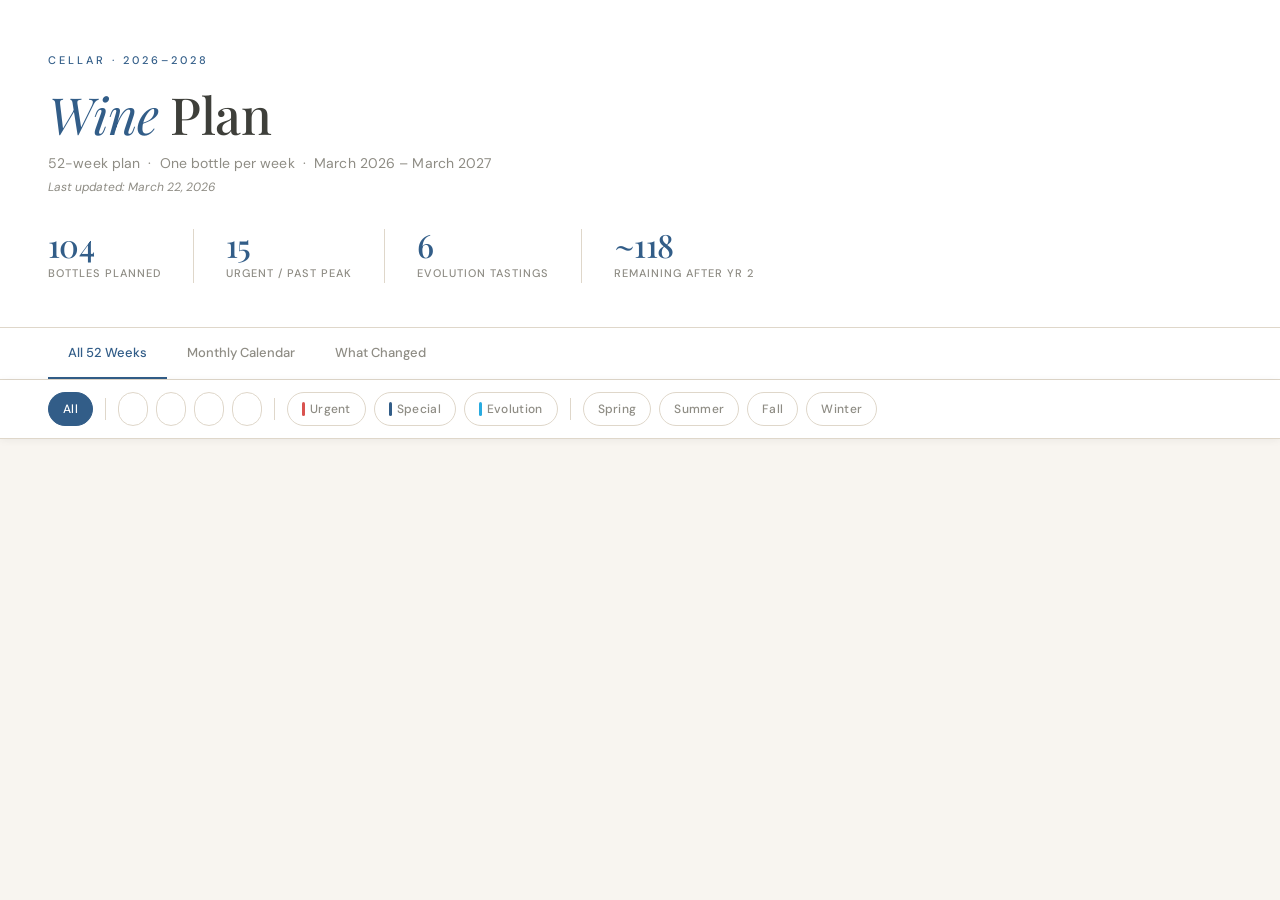
==== site/index.html @ d9261fd6 "Full pipeline: auto-generate plan + Claude tasting notes - Add generate_plan.py: deterministic rules" ====
<!DOCTYPE html>
<html lang="en">
<head>
<meta charset="UTF-8">
<meta name="viewport" content="width=device-width, initial-scale=1.0">
<title>Wine Plan</title>
<link href="https://fonts.googleapis.com/css2?family=DM+Sans:ital,wght@0,400;0,500;0,600;1,400&family=Playfair+Display:ital,wght@0,400;0,500;0,600;0,700;1,400;1,500&display=swap" rel="stylesheet">
<link rel="stylesheet" href="style.css">
</head>
<body>

<header>
  <div class="eyebrow">Cellar &middot; 2026&ndash;2028</div>
  <h1><em>Wine</em> Plan</h1>
  <div class="header-sub">52-week plan &nbsp;&middot;&nbsp; One bottle per week &nbsp;&middot;&nbsp; March 2026 &ndash; March 2027</div>
  <div class="header-updated">Last updated: March 22, 2026</div>
  <div class="stats">
    <div class="stat"><span class="stat-num">104</span><span class="stat-lbl">Bottles Planned</span></div>
    <div class="stat"><span class="stat-num">15</span><span class="stat-lbl">Urgent / Past Peak</span></div>
    <div class="stat"><span class="stat-num">6</span><span class="stat-lbl">Evolution Tastings</span></div>
    <div class="stat"><span class="stat-num">~118</span><span class="stat-lbl">Remaining After Yr 2</span></div>
  </div>
</header>

<div class="year-tabs">
  <button class="year-tab active" onclick="switchYear('all', this)">All 52 Weeks</button>
  <button class="year-tab" onclick="switchYear('cal', this)">Monthly Calendar</button>
  <button class="year-tab" onclick="switchYear('changes', this)">What Changed</button>
</div>

<div class="controls" id="filter-bar">
  <button class="filter-btn active" onclick="applyFilter('all', this)">All</button>
  <div class="filter-divider"></div>
  <button class="filter-btn" id="legend-sparkling" onclick="applyFilter('sparkling', this)"></button>
  <button class="filter-btn" id="legend-rose" onclick="applyFilter('rose', this)"></button>
  <button class="filter-btn" id="legend-white" onclick="applyFilter('white', this)"></button>
  <button class="filter-btn" id="legend-red" onclick="applyFilter('red', this)"></button>
  <div class="filter-divider"></div>
  <button class="filter-btn" onclick="applyFilter('urgent', this)"><span class="dot" style="width:3px;height:14px;border-radius:2px;background:var(--urgent)"></span> Urgent</button>
  <button class="filter-btn" onclick="applyFilter('special', this)"><span class="dot" style="width:3px;height:14px;border-radius:2px;background:var(--accent)"></span> Special</button>
  <button class="filter-btn" onclick="applyFilter('evolution', this)"><span class="dot" style="width:3px;height:14px;border-radius:2px;background:var(--evolution)"></span> Evolution</button>
  <div class="filter-divider"></div>
  <button class="filter-btn" onclick="applyFilter('spring', this)">Spring</button>
  <button class="filter-btn" onclick="applyFilter('summer', this)">Summer</button>
  <button class="filter-btn" onclick="applyFilter('fall', this)">Fall</button>
  <button class="filter-btn" onclick="applyFilter('winter', this)">Winter</button>
</div>

<div id="plan-view">
  <div id="plan"></div>
</div>

<div id="calendar-view"></div>

<div id="changelog-view"></div>


<script>
let allWeeks = [];
let quarterInfo = {};
let changelog = {};
let pairingSuggestions = [];

const typeColors = { sparkling:'#29abe0', rose:'#e83e8c', white:'#c49b2a', red:'#8b3a3a' };

// SVG wine icons — each a distinct glass silhouette
function wineIcon(badge, size) {
  size = size || 16;
  var color = typeColors[badge] || '#8b3a3a';
  if (badge === 'sparkling') {
    // Champagne flute — tall narrow glass with bubbles
    return '<svg width="'+size+'" height="'+size+'" viewBox="0 0 24 24" fill="none" xmlns="http://www.w3.org/2000/svg">' +
      '<path d="M10 2h4v2l-1 8h-2L10 4V2z" fill="'+color+'" opacity="0.25"/>' +
      '<path d="M10 2h4v2l-1 8h-2L10 4V2z" stroke="'+color+'" stroke-width="1.5" fill="none"/>' +
      '<line x1="12" y1="12" x2="12" y2="19" stroke="'+color+'" stroke-width="1.5"/>' +
      '<line x1="9" y1="19" x2="15" y2="19" stroke="'+color+'" stroke-width="1.5" stroke-linecap="round"/>' +
      '<circle cx="11.5" cy="6" r="0.7" fill="'+color+'"/>' +
      '<circle cx="12.5" cy="8" r="0.7" fill="'+color+'"/>' +
      '<circle cx="11" cy="9.5" r="0.5" fill="'+color+'"/>' +
      '</svg>';
  }
  if (badge === 'rose') {
    // Wine glass — half filled
    return '<svg width="'+size+'" height="'+size+'" viewBox="0 0 24 24" fill="none" xmlns="http://www.w3.org/2000/svg">' +
      '<path d="M7 2h10l-1.5 9a3.5 3.5 0 01-7 0L7 2z" stroke="'+color+'" stroke-width="1.5" fill="none"/>' +
      '<path d="M8.8 7h6.4l-.7 4a3.5 3.5 0 01-5 0L8.8 7z" fill="'+color+'" opacity="0.3"/>' +
      '<line x1="12" y1="14" x2="12" y2="19" stroke="'+color+'" stroke-width="1.5"/>' +
      '<line x1="9" y1="19" x2="15" y2="19" stroke="'+color+'" stroke-width="1.5" stroke-linecap="round"/>' +
      '</svg>';
  }
  if (badge === 'white') {
    // Wine glass — quarter filled (lighter pour)
    return '<svg width="'+size+'" height="'+size+'" viewBox="0 0 24 24" fill="none" xmlns="http://www.w3.org/2000/svg">' +
      '<path d="M7 2h10l-1.5 9a3.5 3.5 0 01-7 0L7 2z" stroke="'+color+'" stroke-width="1.5" fill="none"/>' +
      '<path d="M9.2 8.5h5.6l-.5 2.5a3.5 3.5 0 01-4.6 0L9.2 8.5z" fill="'+color+'" opacity="0.3"/>' +
      '<line x1="12" y1="14" x2="12" y2="19" stroke="'+color+'" stroke-width="1.5"/>' +
      '<line x1="9" y1="19" x2="15" y2="19" stroke="'+color+'" stroke-width="1.5" stroke-linecap="round"/>' +
      '</svg>';
  }
  // red — wine glass filled high
  return '<svg width="'+size+'" height="'+size+'" viewBox="0 0 24 24" fill="none" xmlns="http://www.w3.org/2000/svg">' +
    '<path d="M7 2h10l-1.5 9a3.5 3.5 0 01-7 0L7 2z" stroke="'+color+'" stroke-width="1.5" fill="none"/>' +
    '<path d="M8 5h8l-1 6a3.5 3.5 0 01-6 0L8 5z" fill="'+color+'" opacity="0.35"/>' +
    '<line x1="12" y1="14" x2="12" y2="19" stroke="'+color+'" stroke-width="1.5"/>' +
    '<line x1="9" y1="19" x2="15" y2="19" stroke="'+color+'" stroke-width="1.5" stroke-linecap="round"/>' +
    '</svg>';
}

function getPairingsForWeek(dateStr) {
  // dateStr is like "Mar 16, 2026" — find all menu items within this week (0-6 days after)
  var weekStart = new Date(dateStr);
  var weekEnd = new Date(weekStart);
  weekEnd.setDate(weekEnd.getDate() + 6);
  var results = [];
  var days = ['Sun','Mon','Tue','Wed','Thu','Fri','Sat'];
  for (var i = 0; i < pairingSuggestions.length; i++) {
    var s = pairingSuggestions[i];
    if (!s.pairing && !s.status) continue;
    if (s.status === 'no_plan_week') continue;
    var sd = new Date(s.date + 'T12:00:00');
    if (sd >= weekStart && sd <= weekEnd) {
      var dayName = days[sd.getDay()];
      results.push({ suggestion: s, dayName: dayName });
    }
  }
  return results;
}

function renderPairingsHtml(pairings) {
  if (!pairings || !pairings.length) return '';
  var html = '';
  for (var i = 0; i < pairings.length; i++) {
    var p = pairings[i];
    var s = p.suggestion;
    if (!s.pairing) continue;
    var score = s.pairing.score;
    var cls, icon, detail = '';
    var sb = s.suggested_bottle;
    if (sb) {
      cls = 'sommelier';
      var sbBadge = (sb.type || '').toLowerCase().replace('rosé','rose');
      if (sb.varietal && sb.varietal.toLowerCase().indexOf('sparkling') >= 0) sbBadge = 'sparkling';
      icon = wineIcon(sbBadge || 'red', 18);
      detail = 'The Sommelier suggests: ' + sb.vintage + ' ' + sb.wine;
      var meta = [];
      if (sb.window && sb.window !== '?–?') meta.push('Window <span>' + sb.window + '</span>');
      if (sb.score) meta.push('Score <span>CT' + Math.round(sb.score) + '</span>');
      if (meta.length) detail += '<div class="pairing-meta">' + meta.join(' &nbsp;&middot;&nbsp; ') + '</div>';
    } else if (score === 'good') {
      cls = 'good'; icon = wineIcon(s.planned_badge || 'red', 18); detail = 'planned wine pairs well';
    } else {
      cls = 'partial'; icon = '—'; detail = 'enjoy the planned wine';
    }
    html += '<div class="pairing-row ' + cls + '">' +
      '<span class="pairing-icon">' + icon + '</span>' +
      '<div><span class="pairing-meal">' + p.dayName + ': ' + s.meal + '</span>' +
      (detail ? '<div class="pairing-detail">' + detail + '</div>' : '') +
      '</div></div>';
  }
  return html;
}

function renderCalendar() {
  const cal = document.getElementById('calendar-view');
  cal.innerHTML = '';
  const monthNames = ['January','February','March','April','May','June','July','August','September','October','November','December'];
  const byYear = {};
  allWeeks.forEach(function(w) {
    const d = new Date(w.date);
    const yr = d.getFullYear();
    const mo = d.getMonth();
    if (!byYear[yr]) byYear[yr] = {};
    if (!byYear[yr][mo]) byYear[yr][mo] = [];
    byYear[yr][mo].push(w);
  });
  Object.keys(byYear).sort().forEach(function(yr) {
    const yearBlock = document.createElement('div');
    const yh = document.createElement('div');
    yh.className = 'cal-year-header';
    const subText = yr == 2026 ? 'Year 1 begins' : yr == 2027 ? 'Year 1 ends · Year 2 begins' : 'Year 2 ends';
    yh.innerHTML = yr + ' <span class="cal-year-sub">' + subText + '</span>';
    yearBlock.appendChild(yh);
    const grid = document.createElement('div');
    grid.className = 'cal-grid';
    Object.keys(byYear[yr]).map(Number).sort(function(a,b){return a-b;}).forEach(function(mo) {
      const entries = byYear[yr][mo];
      const monthCard = document.createElement('div');
      monthCard.className = 'cal-month';
      const hdr = document.createElement('div');
      hdr.className = 'cal-month-header';
      hdr.innerHTML = '<span class="cal-month-name">' + monthNames[mo] + '</span><span class="cal-month-count">' + entries.length + ' bottle' + (entries.length > 1 ? 's' : '') + '</span>';
      monthCard.appendChild(hdr);
      const entriesDiv = document.createElement('div');
      entriesDiv.className = 'cal-entries';
      entries.forEach(function(w) {
        const pillClass = w.evolution ? 'evolution-pill' : w.urgent ? 'urgent-pill' : w.special ? 'special-pill' : '';
        const typeColor = typeColors[w.badge] || '#8b2035';
        const label = w.badge === 'rose' ? 'Rosé' : w.badge.charAt(0).toUpperCase() + w.badge.slice(1);
        const dayStr = w.date.split(',')[0];
        const flags = [];
        if (w.urgent)    flags.push('<span class="cal-flag urgent">⚠ Urgent</span>');
        if (w.evolution) flags.push('<span class="cal-flag evolution">◉ Evolution</span>');
        if (w.occasion)  flags.push('<span class="cal-flag occasion">◆ ' + w.occasion + '</span>');
        else if (w.special && !w.evolution) flags.push('<span class="cal-flag special">◆ Special</span>');
        const entry = document.createElement('div');
        entry.className = 'cal-entry';
        entry.innerHTML = '<div class="cal-week-pill ' + pillClass + '">' + w.week + '</div>' +
          '<div class="cal-type-dot">' + wineIcon(w.badge, 14) + '</div>' +
          '<div class="cal-entry-body">' +
            '<div class="cal-entry-date">' + dayStr + ' &nbsp;·&nbsp; ' + label + '</div>' +
            '<div class="cal-entry-name"><span class="cal-entry-vintage">' + w.vintage + '</span> ' + w.name + '</div>' +
            '<div class="cal-entry-sub">' + w.appellation.split(' · ')[0] + '</div>' +
            (flags.length ? '<div class="cal-entry-flags">' + flags.join('') + '</div>' : '') +
          '</div>';
        var calPairings = getPairingsForWeek(w.date);
        calPairings.forEach(function(cp) {
          var pScore = cp.suggestion.pairing.score;
          var pColor = pScore === 'good' ? '#3b4f1e' : pScore === 'partial' ? '#623218' : '#572120';
          var pIcon = pScore === 'good' ? '✓' : pScore === 'partial' ? '~' : '✗';
          var mealSpan = document.createElement('div');
          mealSpan.className = 'cal-entry-sub';
          mealSpan.style.color = pColor;
          mealSpan.style.fontWeight = '600';
          var mealText = pIcon + ' ' + cp.dayName + ': ' + cp.suggestion.meal;
          if (cp.suggestion.suggested_bottle) {
            mealText += ' · Sommelier: ' + cp.suggestion.suggested_bottle.vintage + ' ' + cp.suggestion.suggested_bottle.wine;
          }
          mealSpan.textContent = mealText;
          entry.querySelector('.cal-entry-body').appendChild(mealSpan);
        });
        entriesDiv.appendChild(entry);
      });
      monthCard.appendChild(entriesDiv);
      grid.appendChild(monthCard);
    });
    yearBlock.appendChild(grid);
    cal.appendChild(yearBlock);
  });
}

function renderChangelog() {
  const view = document.getElementById('changelog-view');
  view.innerHTML = '';
  const hc = document.createElement('div');
  hc.className = 'changelog-header-card';
  hc.innerHTML = '<div class="changelog-date">Sync date: ' + changelog.date + '</div><h2>What Changed</h2><p class="changelog-summary">' + changelog.summary + '</p>';
  view.appendChild(hc);
  [
    { type:'added',   label:'Added to Plan' },
    { type:'fixed',   label:'Adjusted' },
    { type:'removed', label:'Removed from Plan' }
  ].forEach(function(sec) {
    const items = changelog.changes.filter(function(c){ return c.type === sec.type; });
    if (!items.length) return;
    const s = document.createElement('div');
    s.className = 'changelog-section';
    const t = document.createElement('div');
    t.className = 'changelog-section-title';
    t.textContent = sec.label + ' (' + items.length + ')';
    s.appendChild(t);
    const id = document.createElement('div');
    id.className = 'changelog-items';
    items.forEach(function(change) {
      const typeLabel = change.type === 'added' ? 'Added' : change.type === 'fixed' ? 'Adjusted' : 'Removed';
      const item = document.createElement('div');
      item.className = 'changelog-item ' + change.type;
      item.innerHTML = '<span class="changelog-week-pill">Wk ' + change.week + '</span>' +
        '<span class="changelog-type-badge">' + typeLabel + '</span>' +
        '<span class="changelog-description">' + change.description + '</span>';
      id.appendChild(item);
    });
    s.appendChild(id);
    view.appendChild(s);
  });
}

let currentYear = 'y1';
let currentFilter = 'all';

function getWeeks() {
  let w = allWeeks;
  if (currentYear === 'y1') w = w.filter(function(x){ return x.year === 1; });
  else if (currentYear === 'y2') w = w.filter(function(x){ return x.year === 2; });
  if (currentFilter === 'urgent')    w = w.filter(function(x){ return x.urgent; });
  if (currentFilter === 'special')   w = w.filter(function(x){ return x.special; });
  if (currentFilter === 'evolution') w = w.filter(function(x){ return x.evolution; });
  if (['sparkling','rose','white','red'].indexOf(currentFilter) >= 0) w = w.filter(function(x){ return x.badge === currentFilter; });
  if (['spring','summer','fall','winter'].indexOf(currentFilter) >= 0) w = w.filter(function(x){ return x.season === currentFilter; });
  return w;
}

function renderPlan() {
  const plan = document.getElementById('plan');
  plan.innerHTML = '';
  const filtered = getWeeks();
  const seasons = ['spring','summer','fall','winter'];
  const years = currentYear === 'all' ? [1,2] : currentYear === 'y1' ? [1] : [2];
  years.forEach(function(yr) {
    const yrKey = yr === 1 ? 'y1' : 'y2';
    seasons.forEach(function(season) {
      const sw = filtered.filter(function(w){ return w.year === yr && w.season === season; });
      if (!sw.length) return;
      const info = quarterInfo[season][yrKey];
      const section = document.createElement('section');
      section.className = 'quarter';
      section.innerHTML = '<div class="quarter-header">' +
        '<h2 class="quarter-title">' + info.title + '</h2>' +
        '<span class="quarter-sub">' + info.sub + '</span>' +
        '<span class="quarter-note">' + info.note + '</span>' +
        '</div><div class="weeks-grid" id="grid-' + yr + '-' + season + '"></div>';
      plan.appendChild(section);
      const grid = section.querySelector('#grid-' + yr + '-' + season);
      sw.forEach(function(w) {
        const cls = w.evolution ? 'evolution-card' : w.urgent ? 'urgent' : (w.special ? 'special' : '');
        const card = document.createElement('div');
        card.className = 'week-card' + (cls ? ' ' + cls : '');
        const label = w.badge === 'rose' ? 'Rosé' : w.badge.charAt(0).toUpperCase() + w.badge.slice(1);
        let html = '<div class="card-top"><span class="week-num">Week ' + w.week + '</span><span class="week-date">' + w.date + '</span></div>';
        html += '<div class="badge badge-' + w.badge + '">' + wineIcon(w.badge, 14) + label + '</div>';
        html += '<div class="wine-name"><span class="wine-vintage">' + w.vintage + '</span> ' + w.name + '</div>';
        html += '<div class="wine-appellation">' + w.appellation + '</div>';
        if (w.window || w.score) {
          html += '<div class="wine-meta">';
          if (w.window) html += '<div class="meta-item">Window <span>' + w.window + '</span></div>';
          if (w.score)  html += '<div class="meta-item">Score <span>' + w.score + '</span></div>';
          html += '</div>';
        }
        if (w.occasion)  html += '<div class="occasion-tag">' + w.occasion + '</div>';
        if (w.urgent)    html += '<div class="urgent-flag">Drink now — urgent</div>';
        if (w.evolution) html += '<div class="evolution-flag">Evolution track</div>';
        html += '<div class="note-text">' + w.note + '</div>';
        var pairings = getPairingsForWeek(w.date);
        html += renderPairingsHtml(pairings);
        card.innerHTML = html;
        grid.appendChild(card);
      });
    });
  });
  if (!filtered.length) {
    plan.innerHTML = '<div class="empty-state">No bottles match this filter for the selected year.</div>';
  }
}

function switchYear(yr, btn) {
  currentYear = yr;
  document.querySelectorAll('.year-tab').forEach(function(b){ b.classList.remove('active'); });
  btn.classList.add('active');
  const planView      = document.getElementById('plan-view');
  const calView       = document.getElementById('calendar-view');
  const changelogView = document.getElementById('changelog-view');
  const filterBar     = document.getElementById('filter-bar');
  planView.classList.add('hidden');
  calView.classList.remove('visible');
  changelogView.classList.remove('visible');
  filterBar.classList.add('hidden');
  if (yr === 'cal') {
    calView.classList.add('visible');
    renderCalendar();
  } else if (yr === 'changes') {
    changelogView.classList.add('visible');
    renderChangelog();
  } else {
    planView.classList.remove('hidden');
    filterBar.classList.remove('hidden');
    renderPlan();
  }
}

// Populate legend wine icons in filter buttons
function populateLegend() {
  document.getElementById('legend-sparkling').innerHTML = wineIcon('sparkling', 14) + ' Sparkling';
  document.getElementById('legend-rose').innerHTML = wineIcon('rose', 14) + ' Ros\u00e9';
  document.getElementById('legend-white').innerHTML = wineIcon('white', 14) + ' White';
  document.getElementById('legend-red').innerHTML = wineIcon('red', 14) + ' Red';
}

function applyFilter(f, btn) {
  currentFilter = f;
  document.querySelectorAll('.filter-btn').forEach(function(b){ b.classList.remove('active'); });
  btn.classList.add('active');
  renderPlan();
}

// Load plan data and pairing suggestions in parallel, then render
Promise.all([
  fetch('plan.json').then(function(r) { return r.json(); }),
  fetch('pairing_suggestions.json').then(function(r) { return r.json(); }).catch(function() { return { suggestions: [] }; })
]).then(function(results) {
  var planData = results[0];
  allWeeks    = planData.allWeeks;
  quarterInfo = planData.quarterInfo;
  changelog   = planData.changelog;
  pairingSuggestions = (results[1] && results[1].suggestions) || [];
  populateLegend();
  renderPlan();
});
</script>
</body>
</html>
---- site/style.css ----
:root {
  --bg: #f8f5f0;
  --surface: #ffffff;
  --surface-alt: #f0ece4;
  --border: #dfd7ca;
  --border-strong: #c5bdb0;
  --heading: #3e3f3a;
  --text: #3e3f3a;
  --muted: #8e8c84;
  --accent: #325d88;
  --accent-light: #d6dfe7;
  --urgent: #d9534f;
  --urgent-bg: #f7dddc;
  --evolution: #29abe0;
  --evolution-bg: #d4eef9;
  --special-bg: #f5f1e8;
  --sparkling: #29abe0;
  --rose: #e83e8c;
  --white-wine: #c49b2a;
  --red-wine: #8b3a3a;
}

* { box-sizing: border-box; margin: 0; padding: 0; }

body {
  background: var(--bg);
  color: var(--text);
  font-family: 'DM Sans', sans-serif;
  font-weight: 400;
  font-size: 17px;
  line-height: 1.6;
  min-height: 100vh;
}

/* Header */
header {
  background: var(--surface);
  border-bottom: 1px solid var(--border);
  padding: 52px 48px 44px;
}

.eyebrow {
  font-family: 'DM Sans', sans-serif;
  font-size: 11px;
  letter-spacing: 3px;
  text-transform: uppercase;
  color: var(--accent);
  font-weight: 500;
  margin-bottom: 16px;
}

h1 {
  font-family: 'Playfair Display', serif;
  font-size: clamp(2rem, 4vw, 3.4rem);
  font-weight: 500;
  line-height: 1.1;
  color: var(--heading);
  letter-spacing: -0.01em;
}

h1 em {
  font-style: italic;
  color: var(--accent);
  font-weight: 400;
}

.header-sub {
  font-size: 14px;
  color: var(--muted);
  margin-top: 10px;
  letter-spacing: 0.1px;
}

.header-updated {
  font-size: 12px;
  color: var(--muted);
  margin-top: 4px;
  font-style: italic;
}

.stats {
  display: flex;
  gap: 0;
  margin-top: 32px;
  flex-wrap: wrap;
}

.stat {
  padding-right: 32px;
  margin-right: 32px;
  border-right: 1px solid var(--border);
}

.stat:last-child {
  border-right: none;
  margin-right: 0;
  padding-right: 0;
}

.stat-num {
  font-family: 'Playfair Display', serif;
  font-size: 2rem;
  font-weight: 500;
  color: var(--accent);
  line-height: 1;
  display: block;
  letter-spacing: -0.02em;
}

.stat-lbl {
  font-size: 11px;
  letter-spacing: 1px;
  text-transform: uppercase;
  color: var(--muted);
  display: block;
  margin-top: 4px;
  font-weight: 500;
}

/* Tabs */
.year-tabs {
  display: flex;
  background: var(--surface);
  border-bottom: 1px solid var(--border);
  padding: 0 48px;
  overflow-x: auto;
  -webkit-overflow-scrolling: touch;
  scrollbar-width: none;
}

.year-tabs::-webkit-scrollbar { display: none; }

.year-tab {
  flex-shrink: 0;
  padding: 16px 20px;
  font-family: 'DM Sans', sans-serif;
  font-size: 13px;
  font-weight: 500;
  color: var(--muted);
  cursor: pointer;
  border: none;
  border-bottom: 2px solid transparent;
  background: none;
  transition: color 0.15s, border-color 0.15s;
  white-space: nowrap;
  min-height: 44px;
}

.year-tab:hover { color: var(--heading); }
.year-tab.active { color: var(--accent); border-bottom-color: var(--accent); }

/* Legend */
.legend {
  display: flex;
  flex-wrap: wrap;
  gap: 10px 20px;
  padding: 14px 48px;
  border-bottom: 1px solid var(--border);
  background: var(--surface-alt);
}

.legend.hidden { display: none; }

.legend-item {
  display: flex;
  align-items: center;
  gap: 7px;
  font-size: 11px;
  letter-spacing: 0.5px;
  color: var(--muted);
  font-weight: 500;
  text-transform: uppercase;
}

.dot {
  width: 8px;
  height: 8px;
  border-radius: 50%;
  flex-shrink: 0;
}

/* Filter bar */
.controls {
  padding: 12px 48px;
  display: flex;
  gap: 8px;
  flex-wrap: wrap;
  align-items: center;
  border-bottom: 1px solid var(--border);
  background: var(--surface);
  position: sticky;
  top: 0;
  z-index: 100;
  box-shadow: 0 1px 8px rgba(0,0,0,0.06);
}

.controls.hidden { display: none; }

.filter-btn {
  display: inline-flex;
  align-items: center;
  gap: 5px;
  background: transparent;
  border: 1px solid var(--border);
  color: var(--muted);
  padding: 0 14px;
  height: 34px;
  min-height: 34px;
  font-family: 'DM Sans', sans-serif;
  font-size: 12px;
  font-weight: 500;
  letter-spacing: 0.3px;
  cursor: pointer;
  transition: all 0.15s;
  border-radius: 100px;
  white-space: nowrap;
}

.filter-btn svg { flex-shrink: 0; }

.filter-btn:hover {
  border-color: var(--border-strong);
  color: var(--text);
}

.filter-btn.active {
  background: var(--accent);
  border-color: var(--accent);
  color: #fff;
}

.filter-divider {
  width: 1px;
  height: 22px;
  background: var(--border);
  margin: 0 4px;
  flex-shrink: 0;
}

/* Quarters */
.quarter { padding: 48px 48px 0; }

.quarter-header {
  display: flex;
  align-items: baseline;
  gap: 12px;
  margin-bottom: 24px;
  padding-bottom: 14px;
  border-bottom: 1px solid var(--border);
  flex-wrap: wrap;
}

.quarter-title {
  font-family: 'Playfair Display', serif;
  font-size: 1.5rem;
  font-weight: 500;
  color: var(--heading);
  letter-spacing: -0.01em;
}

.quarter-sub {
  font-size: 12px;
  color: var(--muted);
  font-weight: 500;
  text-transform: uppercase;
  letter-spacing: 1px;
}

.quarter-note {
  margin-left: auto;
  font-size: 13px;
  color: var(--muted);
  font-family: 'Playfair Display', serif;
  font-style: italic;
}

/* Grid */
.weeks-grid {
  display: grid;
  grid-template-columns: repeat(auto-fill, minmax(300px, 1fr));
  gap: 16px;
  padding-bottom: 48px;
}

/* Cards */
.week-card {
  background: var(--surface);
  border: 1px solid var(--border);
  border-radius: 8px;
  padding: 20px 22px 18px;
  transition: box-shadow 0.18s, transform 0.18s;
  position: relative;
  overflow: hidden;
}

.week-card:hover {
  box-shadow: 0 4px 20px rgba(0,0,0,0.08);
  transform: translateY(-2px);
}

.week-card.urgent {
  border-left: 4px solid var(--urgent);
}

.week-card.special {
  border-left: 4px solid var(--accent);
}

.week-card.evolution-card {
  border-left: 4px solid var(--evolution);
}

.card-top {
  display: flex;
  justify-content: space-between;
  align-items: center;
  margin-bottom: 14px;
}

.week-num {
  font-size: 13px;
  font-weight: 600;
  letter-spacing: 1px;
  text-transform: uppercase;
  color: var(--muted);
}

.week-date {
  font-size: 14px;
  color: var(--muted);
}

.badge {
  display: inline-flex;
  align-items: center;
  gap: 5px;
  font-size: 12px;
  font-weight: 600;
  letter-spacing: 0.8px;
  text-transform: uppercase;
  padding: 3px 10px;
  border-radius: 100px;
  margin-bottom: 12px;
}

.badge svg { flex-shrink: 0; }

.badge-sparkling { background: #e8f5fb; color: var(--sparkling); }
.badge-rose      { background: #fce4ef; color: var(--rose); }
.badge-white     { background: #f7f0dc; color: var(--white-wine); }
.badge-red       { background: #f5e8e8; color: var(--red-wine); }

.wine-name {
  font-family: 'Playfair Display', serif;
  font-size: 1.2rem;
  font-weight: 500;
  color: var(--heading);
  line-height: 1.3;
  margin-bottom: 4px;
}

.wine-vintage {
  color: var(--accent);
  font-style: italic;
  font-weight: 400;
}

.wine-appellation {
  font-size: 14px;
  color: var(--muted);
  margin-top: 4px;
  line-height: 1.5;
}

.wine-meta {
  display: flex;
  gap: 16px;
  margin-top: 12px;
  padding-top: 10px;
  border-top: 1px solid var(--border);
  flex-wrap: wrap;
}

.meta-item {
  font-size: 14px;
  color: var(--muted);
  display: flex;
  align-items: center;
  gap: 5px;
}

.meta-item span {
  color: var(--text);
  font-weight: 600;
}

.occasion-tag {
  margin-top: 10px;
  font-size: 11px;
  font-weight: 600;
  letter-spacing: 0.5px;
  text-transform: uppercase;
  color: var(--accent);
  display: flex;
  align-items: center;
  gap: 6px;
}

.occasion-tag::before {
  content: '';
  width: 5px;
  height: 5px;
  border-radius: 50%;
  background: var(--accent);
  flex-shrink: 0;
}

.urgent-flag {
  margin-top: 8px;
  font-size: 11px;
  font-weight: 600;
  letter-spacing: 0.5px;
  text-transform: uppercase;
  color: var(--urgent);
  display: flex;
  align-items: center;
  gap: 6px;
}

.urgent-flag::before { content: '⚠'; font-size: 10px; }

.evolution-flag {
  margin-top: 8px;
  font-size: 11px;
  font-weight: 600;
  letter-spacing: 0.5px;
  text-transform: uppercase;
  color: var(--evolution);
  display: flex;
  align-items: center;
  gap: 6px;
}

.evolution-flag::before { content: '◉'; font-size: 10px; }

.note-text {
  font-family: 'DM Sans', sans-serif;
  font-size: 14px;
  font-style: italic;
  color: var(--muted);
  margin-top: 12px;
  line-height: 1.65;
  border-left: 2px solid var(--border-strong);
  padding-left: 10px;
}

/* Calendar view */
#calendar-view {
  display: none;
  padding: 48px;
}

#calendar-view.visible { display: block; }

.cal-year-header {
  font-family: 'Playfair Display', serif;
  font-size: 1.6rem;
  font-weight: 500;
  color: var(--heading);
  margin: 0 0 28px;
  padding-bottom: 14px;
  border-bottom: 1px solid var(--border);
  display: flex;
  align-items: baseline;
  gap: 14px;
  letter-spacing: -0.01em;
}

.cal-year-sub {
  font-family: 'DM Sans', sans-serif;
  font-size: 11px;
  font-weight: 500;
  letter-spacing: 1.5px;
  text-transform: uppercase;
  color: var(--muted);
}

.cal-grid {
  display: grid;
  grid-template-columns: repeat(auto-fill, minmax(280px, 1fr));
  gap: 20px;
  margin-bottom: 56px;
}

.cal-month {
  background: var(--surface);
  border: 1px solid var(--border);
  border-radius: 8px;
  overflow: hidden;
}

.cal-month-header {
  background: var(--surface-alt);
  padding: 12px 18px;
  border-bottom: 1px solid var(--border);
  display: flex;
  align-items: baseline;
  justify-content: space-between;
}

.cal-month-name {
  font-family: 'Playfair Display', serif;
  font-size: 1.05rem;
  font-weight: 500;
  color: var(--heading);
}

.cal-month-count {
  font-size: 11px;
  font-weight: 500;
  letter-spacing: 0.5px;
  color: var(--muted);
  text-transform: uppercase;
}

.cal-entries { padding: 4px 0; }

.cal-entry {
  display: flex;
  align-items: flex-start;
  gap: 10px;
  padding: 10px 18px;
  border-bottom: 1px solid var(--border);
  transition: background 0.13s;
}

.cal-entry:last-child { border-bottom: none; }
.cal-entry:hover { background: var(--surface-alt); }

.cal-week-pill {
  flex-shrink: 0;
  width: 30px;
  height: 30px;
  border-radius: 50%;
  background: var(--surface-alt);
  border: 1px solid var(--border);
  display: flex;
  align-items: center;
  justify-content: center;
  font-size: 10px;
  font-weight: 600;
  color: var(--muted);
  margin-top: 2px;
}

.cal-week-pill.urgent-pill    { background: var(--urgent-bg); color: var(--urgent); border-color: #f5c6c4; }
.cal-week-pill.special-pill   { background: var(--accent-light); color: var(--accent); border-color: #e8c8d0; }
.cal-week-pill.evolution-pill { background: var(--evolution-bg); color: var(--evolution); border-color: #c0d8ef; }

.cal-type-dot {
  width: 14px;
  height: 14px;
  flex-shrink: 0;
  margin-top: 4px;
}

.cal-entry-body { flex: 1; min-width: 0; }

.cal-entry-date {
  font-size: 11px;
  color: var(--muted);
  margin-bottom: 2px;
  font-weight: 500;
}

.cal-entry-name {
  font-family: 'Playfair Display', serif;
  font-size: 0.95rem;
  font-weight: 500;
  color: var(--heading);
  line-height: 1.3;
  white-space: nowrap;
  overflow: hidden;
  text-overflow: ellipsis;
}

.cal-entry-vintage { color: var(--accent); font-style: italic; font-weight: 400; }

.cal-entry-sub {
  font-size: 11px;
  color: var(--muted);
  margin-top: 2px;
}

.cal-entry-flags {
  display: flex;
  gap: 5px;
  margin-top: 5px;
  flex-wrap: wrap;
}

.cal-flag {
  font-size: 9px;
  font-weight: 600;
  letter-spacing: 0.5px;
  text-transform: uppercase;
  padding: 2px 7px;
  border-radius: 100px;
}

.cal-flag.urgent    { background: var(--urgent-bg); color: var(--urgent); }
.cal-flag.special   { background: var(--accent-light); color: var(--accent); }
.cal-flag.evolution { background: var(--evolution-bg); color: var(--evolution); }
.cal-flag.occasion  { background: #f5edd8; color: var(--white-wine); }

/* What Changed view */
#changelog-view {
  display: none;
  padding: 48px;
}

#changelog-view.visible { display: block; }

.changelog-header-card {
  background: var(--surface);
  border: 1px solid var(--border);
  border-radius: 8px;
  padding: 28px 32px;
  margin-bottom: 36px;
  max-width: 720px;
}

.changelog-header-card h2 {
  font-family: 'Playfair Display', serif;
  font-size: 1.4rem;
  font-weight: 500;
  color: var(--heading);
  margin-bottom: 8px;
}

.changelog-date {
  font-size: 12px;
  font-weight: 600;
  letter-spacing: 1px;
  text-transform: uppercase;
  color: var(--accent);
  margin-bottom: 12px;
}

.changelog-summary {
  font-size: 14px;
  color: var(--muted);
  line-height: 1.7;
}

.changelog-section {
  margin-bottom: 32px;
}

.changelog-section-title {
  font-family: 'DM Sans', sans-serif;
  font-size: 11px;
  font-weight: 600;
  letter-spacing: 1.5px;
  text-transform: uppercase;
  color: var(--muted);
  margin-bottom: 12px;
  padding-bottom: 8px;
  border-bottom: 1px solid var(--border);
}

.changelog-items {
  display: flex;
  flex-direction: column;
  gap: 8px;
}

.changelog-item {
  display: flex;
  align-items: flex-start;
  gap: 12px;
  padding: 14px 18px;
  border-radius: 8px;
  border: 1px solid transparent;
}

.changelog-item.added   { background: #e9f3db; border-color: #c5e09a; }
.changelog-item.fixed   { background: #fde5d8; border-color: #f9b78e; }
.changelog-item.removed { background: #f7dddc; border-color: #ecb1af; }

.changelog-week-pill {
  flex-shrink: 0;
  font-size: 10px;
  font-weight: 700;
  padding: 3px 8px;
  border-radius: 100px;
  white-space: nowrap;
}

.changelog-item.added   .changelog-week-pill { background: #c5e09a; color: #3b4f1e; }
.changelog-item.fixed   .changelog-week-pill { background: #f9b78e; color: #623218; }
.changelog-item.removed .changelog-week-pill { background: #ecb1af; color: #572120; }

.changelog-type-badge {
  flex-shrink: 0;
  font-size: 9px;
  font-weight: 700;
  letter-spacing: 0.8px;
  text-transform: uppercase;
  padding: 3px 8px;
  border-radius: 100px;
}

.changelog-item.added   .changelog-type-badge { background: #c5e09a; color: #3b4f1e; }
.changelog-item.fixed   .changelog-type-badge { background: #f9b78e; color: #623218; }
.changelog-item.removed .changelog-type-badge { background: #ecb1af; color: #572120; }

.changelog-description {
  font-size: 13px;
  color: var(--text);
  line-height: 1.55;
  flex: 1;
}

/* Footer */
footer {
  margin-top: 48px;
  padding: 32px 48px;
  border-top: 1px solid var(--border);
  background: var(--surface-alt);
  font-size: 13px;
  color: var(--muted);
  line-height: 1.8;
}

footer strong { color: var(--text); font-weight: 600; }

/* Empty state */
.empty-state {
  padding: 64px 48px;
  color: var(--muted);
  font-family: 'Playfair Display', serif;
  font-size: 1.05rem;
  font-style: italic;
}

/* Plan view */
#plan-view { display: block; }
#plan-view.hidden { display: none; }

/* Responsive — mobile */
@media (max-width: 640px) {
  header { padding: 32px 16px 28px; }

  .stats {
    display: grid;
    grid-template-columns: 1fr 1fr;
    gap: 20px;
  }

  .stat {
    border-right: none;
    margin-right: 0;
    padding-right: 0;
    border-bottom: 1px solid var(--border);
    padding-bottom: 16px;
  }

  .stat:nth-child(3),
  .stat:last-child {
    border-bottom: none;
    padding-bottom: 0;
  }

  .year-tabs { padding: 0 16px; }
  .legend    { padding: 12px 16px; }
  .controls  { padding: 10px 16px; }
  .quarter   { padding: 28px 16px 0; }
  .quarter-note { display: none; }

  .weeks-grid { grid-template-columns: 1fr; gap: 12px; padding-bottom: 28px; }

  #calendar-view  { padding: 16px; }
  #changelog-view { padding: 16px; }
  .cal-grid { grid-template-columns: 1fr; }

  .changelog-header-card { padding: 20px; }
  footer { padding: 24px 16px; }
  .empty-state { padding: 40px 16px; }
}

/* Responsive — tablet */
@media (min-width: 641px) and (max-width: 768px) {
  header { padding: 40px 28px 36px; }
  .year-tabs { padding: 0 28px; }
  .legend    { padding: 12px 28px; }
  .controls  { padding: 12px 28px; }
  .quarter   { padding: 36px 28px 0; }
  #calendar-view  { padding: 28px; }
  #changelog-view { padding: 28px; }
}

/* Pairing indicator on cards */
.pairing-row {
  display: flex;
  align-items: center;
  gap: 10px;
  margin-top: 10px;
  padding: 8px 10px;
  border-radius: 6px;
  font-size: 12px;
  line-height: 1.4;
}

.pairing-row.good {
  background: #e9f3db;
  border: 1px solid #c5e09a;
  color: #3b4f1e;
}

.pairing-row.sommelier {
  background: var(--accent-light);
  border: 1px solid var(--accent);
  color: #142536;
}

.pairing-row.partial {
  background: var(--surface-alt);
  border: 1px solid var(--border);
  color: var(--muted);
}


.pairing-row .pairing-icon {
  flex-shrink: 0;
  font-size: 14px;
}

.pairing-row .pairing-meal {
  font-weight: 600;
}

.pairing-row .pairing-detail {
  font-size: 13px;
  opacity: 0.85;
}

.pairing-meta {
  font-size: 12px;
  margin-top: 4px;
  opacity: 0.75;
}

.pairing-meta span {
  font-weight: 600;
  opacity: 1;
}

.legend-group {
  display: flex;
  flex-wrap: wrap;
  gap: 10px 20px;
  align-items: center;
}

.legend-separator {
  width: 1px;
  height: 18px;
  background: var(--border-strong);
  margin: 0 8px;
  flex-shrink: 0;
}
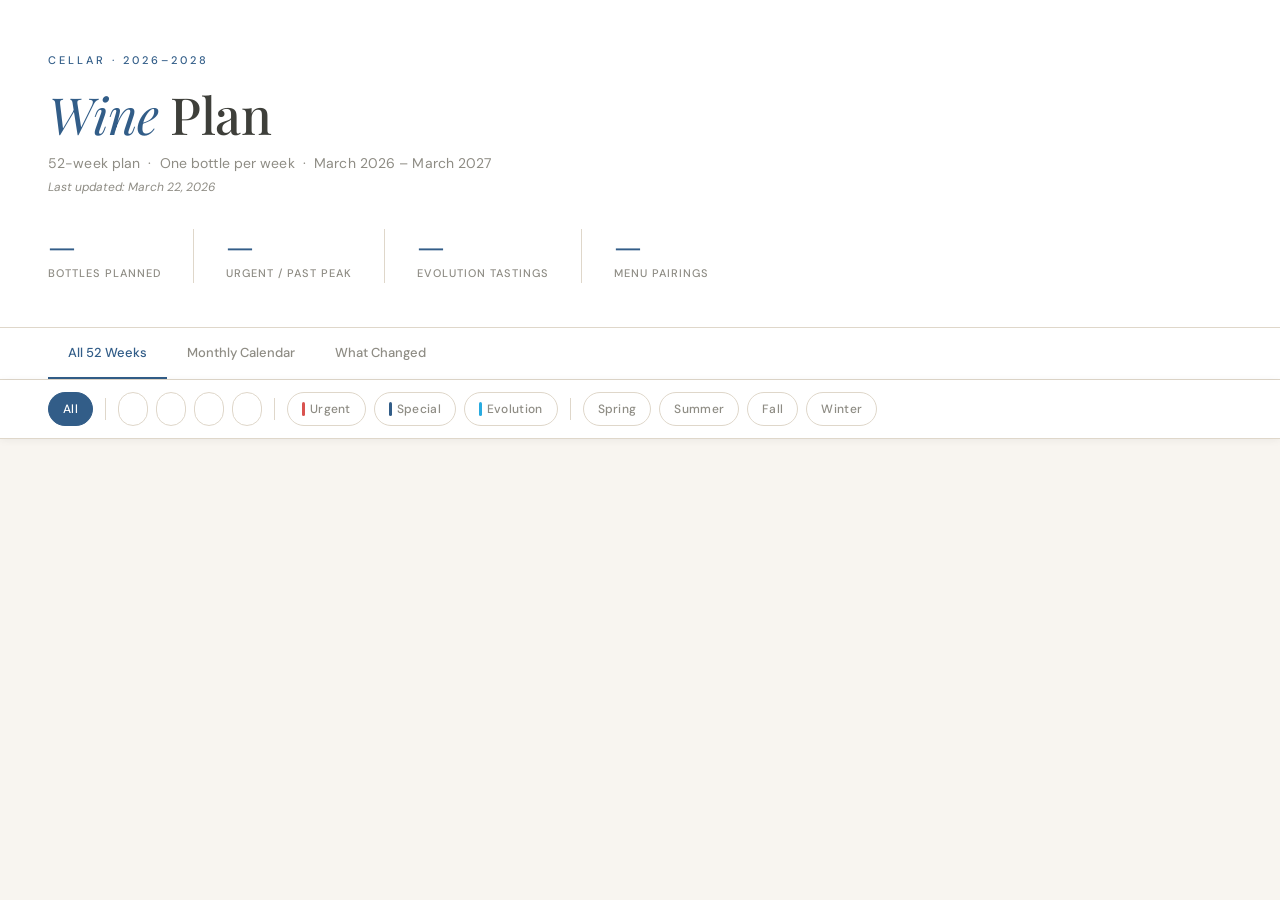
==== commit 2e246f93: "Refactoring: shared utils, varietal pairing, live stats, cleanup - Extract wine_utils.py: CURRENT_YE" ====
--- a/site/index.html
+++ b/site/index.html
@@ -15,10 +15,10 @@
   <div class="header-sub">52-week plan &nbsp;&middot;&nbsp; One bottle per week &nbsp;&middot;&nbsp; March 2026 &ndash; March 2027</div>
   <div class="header-updated">Last updated: March 22, 2026</div>
   <div class="stats">
-    <div class="stat"><span class="stat-num">104</span><span class="stat-lbl">Bottles Planned</span></div>
-    <div class="stat"><span class="stat-num">15</span><span class="stat-lbl">Urgent / Past Peak</span></div>
-    <div class="stat"><span class="stat-num">6</span><span class="stat-lbl">Evolution Tastings</span></div>
-    <div class="stat"><span class="stat-num">~118</span><span class="stat-lbl">Remaining After Yr 2</span></div>
+    <div class="stat"><span class="stat-num" id="stat-planned">—</span><span class="stat-lbl">Bottles Planned</span></div>
+    <div class="stat"><span class="stat-num" id="stat-urgent">—</span><span class="stat-lbl">Urgent / Past Peak</span></div>
+    <div class="stat"><span class="stat-num" id="stat-evolution">—</span><span class="stat-lbl">Evolution Tastings</span></div>
+    <div class="stat"><span class="stat-num" id="stat-pairings">—</span><span class="stat-lbl">Menu Pairings</span></div>
   </div>
 </header>
 
@@ -391,6 +391,10 @@
   quarterInfo = planData.quarterInfo;
   changelog   = planData.changelog;
   pairingSuggestions = (results[1] && results[1].suggestions) || [];
+  document.getElementById('stat-planned').textContent   = allWeeks.length;
+  document.getElementById('stat-urgent').textContent    = allWeeks.filter(function(w){ return w.urgent === true; }).length;
+  document.getElementById('stat-evolution').textContent = allWeeks.filter(function(w){ return w.evolution === true; }).length;
+  document.getElementById('stat-pairings').textContent  = pairingSuggestions.filter(function(s){ return s.pairing; }).length;
   populateLegend();
   renderPlan();
 });
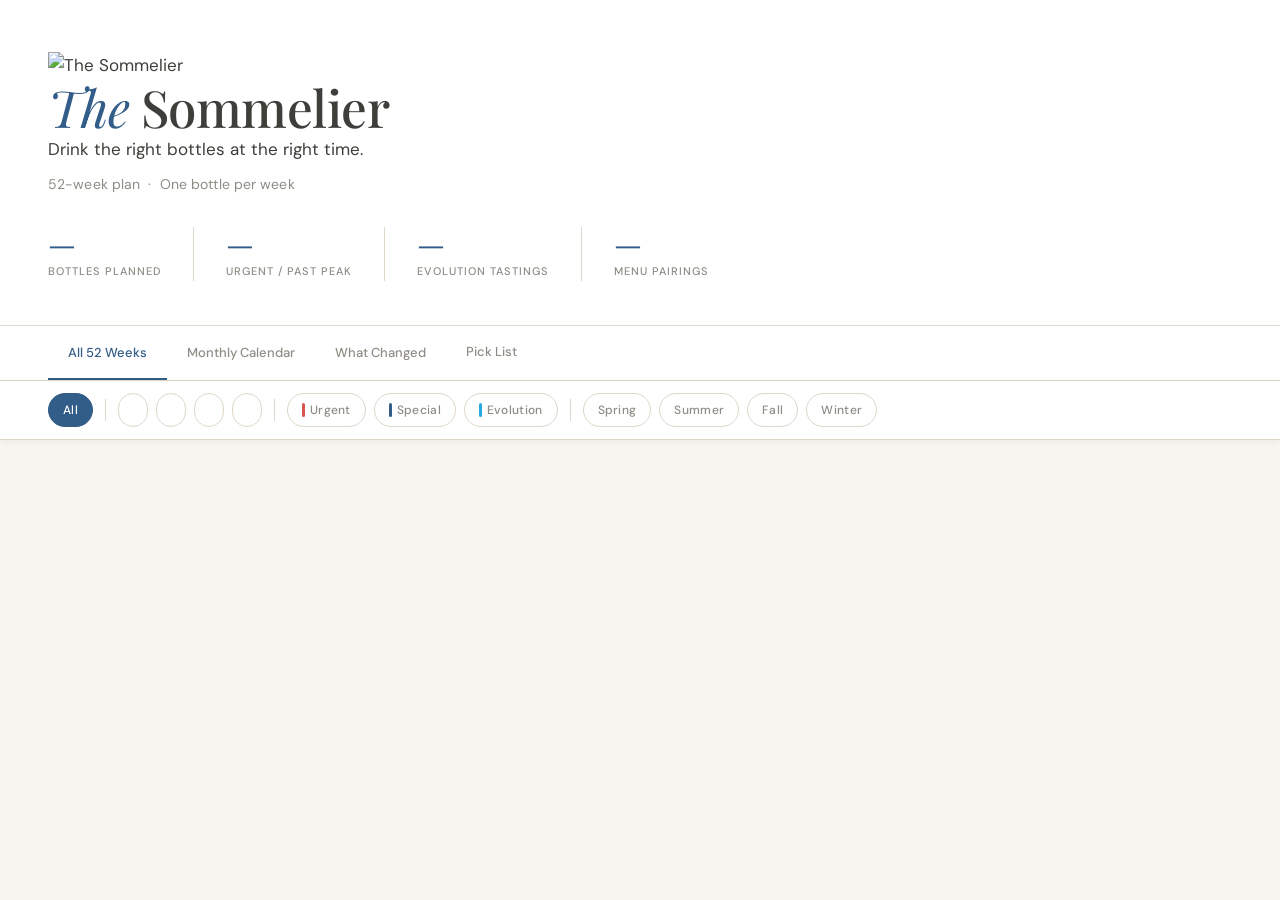
==== commit 2bfcd137: "Pick list page, holidays config, rules-based hold logic - Add picklist.html: printable cellar pick l" ====
--- a/site/index.html
+++ b/site/index.html
@@ -3,17 +3,23 @@
 <head>
 <meta charset="UTF-8">
 <meta name="viewport" content="width=device-width, initial-scale=1.0">
-<title>Wine Plan</title>
+<title>The Sommelier</title>
 <link href="https://fonts.googleapis.com/css2?family=DM+Sans:ital,wght@0,400;0,500;0,600;1,400&family=Playfair+Display:ital,wght@0,400;0,500;0,600;0,700;1,400;1,500&display=swap" rel="stylesheet">
+<link rel="icon" href="favicon.ico" type="image/x-icon">
+<link rel="apple-touch-icon" href="apple-touch-icon.png">
 <link rel="stylesheet" href="style.css">
 </head>
 <body>
 
 <header>
-  <div class="eyebrow">Cellar &middot; 2026&ndash;2028</div>
-  <h1><em>Wine</em> Plan</h1>
-  <div class="header-sub">52-week plan &nbsp;&middot;&nbsp; One bottle per week &nbsp;&middot;&nbsp; March 2026 &ndash; March 2027</div>
-  <div class="header-updated">Last updated: March 22, 2026</div>
+  <div class="header-brand">
+    <img src="logo.png" alt="The Sommelier" class="header-logo">
+    <div class="header-text">
+      <h1><em>The</em> Sommelier</h1>
+      <div class="header-tagline">Drink the right bottles at the right time.</div>
+      <div class="header-sub">52-week plan &nbsp;&middot;&nbsp; One bottle per week</div>
+    </div>
+  </div>
   <div class="stats">
     <div class="stat"><span class="stat-num" id="stat-planned">—</span><span class="stat-lbl">Bottles Planned</span></div>
     <div class="stat"><span class="stat-num" id="stat-urgent">—</span><span class="stat-lbl">Urgent / Past Peak</span></div>
@@ -26,6 +32,7 @@
   <button class="year-tab active" onclick="switchYear('all', this)">All 52 Weeks</button>
   <button class="year-tab" onclick="switchYear('cal', this)">Monthly Calendar</button>
   <button class="year-tab" onclick="switchYear('changes', this)">What Changed</button>
+  <a href="picklist.html" class="year-tab" style="text-decoration:none">Pick List</a>
 </div>
 
 <div class="controls" id="filter-bar">
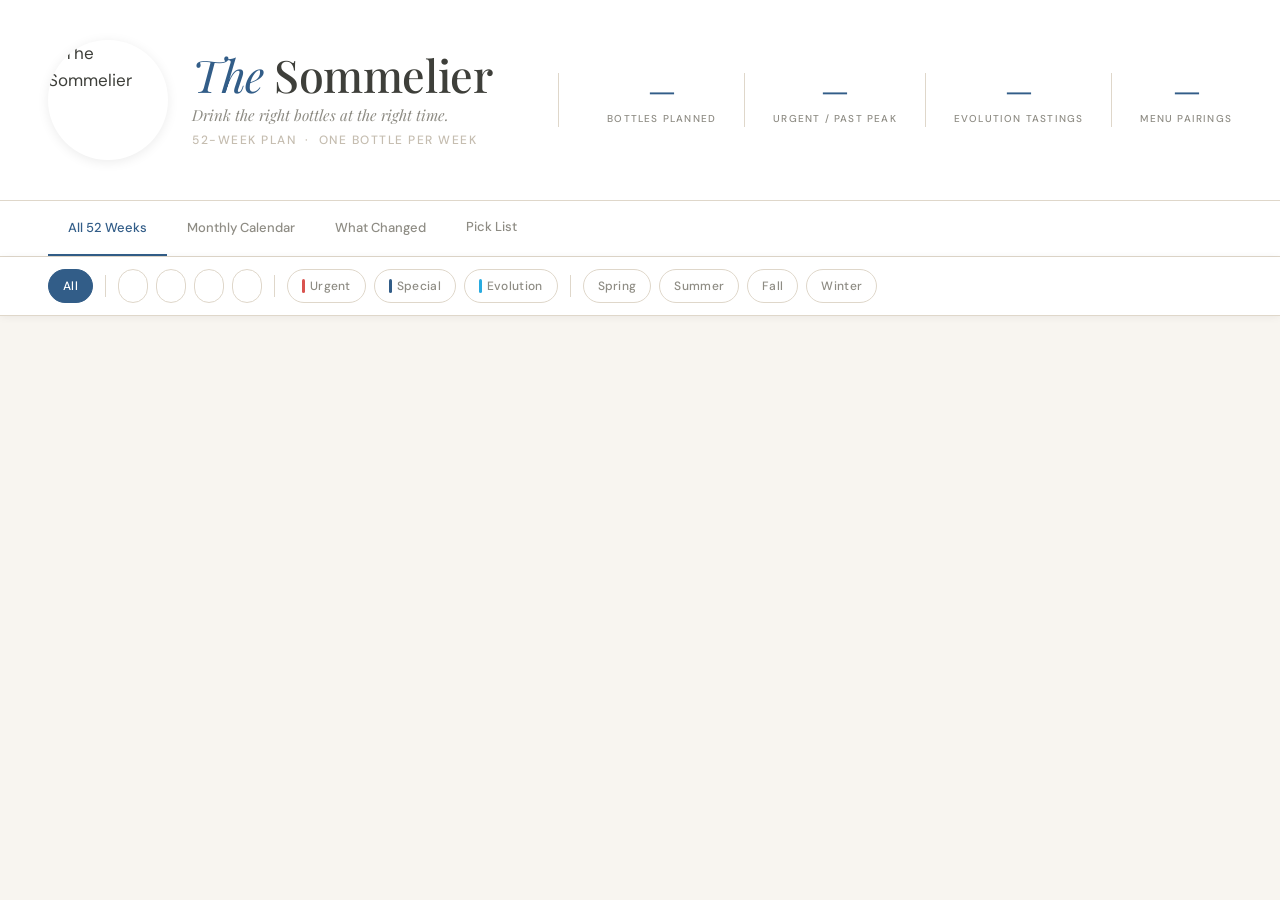
==== commit 0a8d5db2: "Add rolling 90-day changelog history to What Changed tab Accumulate changelog entries across pipelin" ====
--- a/site/index.html
+++ b/site/index.html
@@ -65,7 +65,6 @@
 <script>
 let allWeeks = [];
 let quarterInfo = {};
-let changelog = {};
 let pairingSuggestions = [];
 
 const typeColors = { sparkling:'#29abe0', rose:'#e83e8c', white:'#c49b2a', red:'#8b3a3a' };
@@ -246,43 +245,83 @@
 }
 
 function renderChangelog() {
-  const view = document.getElementById('changelog-view');
+  var view = document.getElementById('changelog-view');
   view.innerHTML = '';
-  const hc = document.createElement('div');
+
+  var history = changelogHistory || [];
+
+  if (!history.length) {
+    view.innerHTML = '<div class="changelog-header-card"><h2>What Changed</h2><p class="changelog-summary">No changes in the last 90 days.</p></div>';
+    return;
+  }
+
+  // Header card
+  var hc = document.createElement('div');
   hc.className = 'changelog-header-card';
-  hc.innerHTML = '<div class="changelog-date">Sync date: ' + changelog.date + '</div><h2>What Changed</h2><p class="changelog-summary">' + changelog.summary + '</p>';
+  hc.innerHTML = '<h2>What Changed</h2><p class="changelog-summary">Rolling 90-day history of plan changes. Only syncs that produced changes are shown.</p>';
   view.appendChild(hc);
-  [
-    { type:'added',   label:'Added to Plan' },
-    { type:'fixed',   label:'Adjusted' },
-    { type:'removed', label:'Removed from Plan' }
-  ].forEach(function(sec) {
-    const items = changelog.changes.filter(function(c){ return c.type === sec.type; });
-    if (!items.length) return;
-    const s = document.createElement('div');
-    s.className = 'changelog-section';
-    const t = document.createElement('div');
-    t.className = 'changelog-section-title';
-    t.textContent = sec.label + ' (' + items.length + ')';
-    s.appendChild(t);
-    const id = document.createElement('div');
-    id.className = 'changelog-items';
-    items.forEach(function(change) {
-      const typeLabel = change.type === 'added' ? 'Added' : change.type === 'fixed' ? 'Adjusted' : 'Removed';
-      const item = document.createElement('div');
-      item.className = 'changelog-item ' + change.type;
-      item.innerHTML = '<span class="changelog-week-pill">Wk ' + change.week + '</span>' +
-        '<span class="changelog-type-badge">' + typeLabel + '</span>' +
-        '<span class="changelog-description">' + change.description + '</span>';
-      id.appendChild(item);
+
+  // Table
+  var table = document.createElement('table');
+  table.className = 'changelog-table';
+  table.innerHTML = '<thead><tr><th>Date</th><th>Added</th><th>Removed</th></tr></thead>';
+  var tbody = document.createElement('tbody');
+
+  history.forEach(function(entry) {
+    var tr = document.createElement('tr');
+
+    // Date cell
+    var tdDate = document.createElement('td');
+    tdDate.className = 'changelog-date-cell';
+    tdDate.textContent = formatChangelogDate(entry.date);
+    tr.appendChild(tdDate);
+
+    tr.appendChild(renderChangeCell(entry.changes, 'added'));
+    tr.appendChild(renderChangeCell(entry.changes, 'removed'));
+
+    tbody.appendChild(tr);
+  });
+
+  table.appendChild(tbody);
+  view.appendChild(table);
+}
+
+function renderChangeCell(changes, type) {
+  var items = changes.filter(function(c) { return c.type === type; });
+  var td = document.createElement('td');
+  if (items.length) {
+    items.forEach(function(c) {
+      var div = document.createElement('div');
+      div.className = 'changelog-wine changelog-' + type;
+      div.innerHTML = '<span class="changelog-wine-pill">Wk ' + c.week + '</span>' + escapeHtml(c.description);
+      td.appendChild(div);
     });
-    s.appendChild(id);
-    view.appendChild(s);
-  });
+  } else {
+    td.className = 'changelog-empty';
+    td.textContent = '\u2014';
+  }
+  return td;
+}
+
+function formatChangelogDate(isoDate) {
+  if (!isoDate) return '';
+  var months = ['Jan','Feb','Mar','Apr','May','Jun','Jul','Aug','Sep','Oct','Nov','Dec'];
+  var parts = isoDate.split('-');
+  if (parts.length !== 3) return isoDate;
+  var m = parseInt(parts[1], 10) - 1;
+  var d = parseInt(parts[2], 10);
+  return months[m] + ' ' + d + ', ' + parts[0];
+}
+
+function escapeHtml(str) {
+  var div = document.createElement('div');
+  div.textContent = str;
+  return div.innerHTML;
 }
 
 let currentYear = 'y1';
 let currentFilter = 'all';
+var changelogHistory = [];
 
 function getWeeks() {
   let w = allWeeks;
@@ -396,7 +435,7 @@
   var planData = results[0];
   allWeeks    = planData.allWeeks;
   quarterInfo = planData.quarterInfo;
-  changelog   = planData.changelog;
+  changelogHistory = planData.changelogHistory || [];
   pairingSuggestions = (results[1] && results[1].suggestions) || [];
   document.getElementById('stat-planned').textContent   = allWeeks.length;
   document.getElementById('stat-urgent').textContent    = allWeeks.filter(function(w){ return w.urgent === true; }).length;
--- a/site/style.css
+++ b/site/style.css
@@ -32,30 +32,48 @@
   min-height: 100vh;
 }
 
-/* Header */
+/* ═══════════════════════════════════════
+   HEADER — masthead layout
+   Brand left, stats right, vertically centered
+   ═══════════════════════════════════════ */
 header {
   background: var(--surface);
   border-bottom: 1px solid var(--border);
-  padding: 52px 48px 44px;
-}
-
-.eyebrow {
-  font-family: 'DM Sans', sans-serif;
-  font-size: 11px;
-  letter-spacing: 3px;
-  text-transform: uppercase;
-  color: var(--accent);
-  font-weight: 500;
-  margin-bottom: 16px;
+  padding: 40px 48px;
+  display: flex;
+  align-items: center;
+  justify-content: space-between;
+  gap: 48px;
+}
+
+.header-brand {
+  display: flex;
+  align-items: center;
+  gap: 24px;
+  flex-shrink: 0;
+}
+
+.header-logo {
+  height: 120px;
+  width: 120px;
+  object-fit: cover;
+  flex-shrink: 0;
+  border-radius: 50%;
+  box-shadow: 0 2px 12px rgba(0,0,0,0.08);
+}
+
+.header-text {
+  flex: 1;
 }
 
 h1 {
   font-family: 'Playfair Display', serif;
-  font-size: clamp(2rem, 4vw, 3.4rem);
+  font-size: clamp(1.8rem, 3.5vw, 2.8rem);
   font-weight: 500;
   line-height: 1.1;
   color: var(--heading);
   letter-spacing: -0.01em;
+  margin-bottom: 4px;
 }
 
 h1 em {
@@ -64,11 +82,20 @@
   font-weight: 400;
 }
 
+.header-tagline {
+  font-family: 'Playfair Display', serif;
+  font-size: 0.95rem;
+  font-style: italic;
+  color: var(--muted);
+  margin-bottom: 4px;
+}
+
 .header-sub {
-  font-size: 14px;
-  color: var(--muted);
-  margin-top: 10px;
-  letter-spacing: 0.1px;
+  font-size: 12px;
+  color: var(--border-strong);
+  letter-spacing: 1.5px;
+  text-transform: uppercase;
+  font-weight: 500;
 }
 
 .header-updated {
@@ -78,22 +105,28 @@
   font-style: italic;
 }
 
+/* Stats — right column */
 .stats {
   display: flex;
   gap: 0;
-  margin-top: 32px;
-  flex-wrap: wrap;
+  flex-wrap: nowrap;
+  flex-shrink: 0;
+  padding-left: 48px;
+  border-left: 1px solid var(--border);
 }
 
 .stat {
-  padding-right: 32px;
-  margin-right: 32px;
+  padding: 0 28px;
   border-right: 1px solid var(--border);
+  text-align: center;
+}
+
+.stat:first-child {
+  padding-left: 0;
 }
 
 .stat:last-child {
   border-right: none;
-  margin-right: 0;
   padding-right: 0;
 }
 
@@ -108,16 +141,19 @@
 }
 
 .stat-lbl {
-  font-size: 11px;
-  letter-spacing: 1px;
+  font-size: 10px;
+  letter-spacing: 1.2px;
   text-transform: uppercase;
   color: var(--muted);
   display: block;
-  margin-top: 4px;
-  font-weight: 500;
-}
-
-/* Tabs */
+  margin-top: 6px;
+  font-weight: 500;
+  white-space: nowrap;
+}
+
+/* ═══════════════════════════════════════
+   TABS
+   ═══════════════════════════════════════ */
 .year-tabs {
   display: flex;
   background: var(--surface);
@@ -149,7 +185,9 @@
 .year-tab:hover { color: var(--heading); }
 .year-tab.active { color: var(--accent); border-bottom-color: var(--accent); }
 
-/* Legend */
+/* ═══════════════════════════════════════
+   LEGEND (unused but kept for structure)
+   ═══════════════════════════════════════ */
 .legend {
   display: flex;
   flex-wrap: wrap;
@@ -179,7 +217,9 @@
   flex-shrink: 0;
 }
 
-/* Filter bar */
+/* ═══════════════════════════════════════
+   FILTER BAR — sticky with refined shadow
+   ═══════════════════════════════════════ */
 .controls {
   padding: 12px 48px;
   display: flex;
@@ -237,7 +277,9 @@
   flex-shrink: 0;
 }
 
-/* Quarters */
+/* ═══════════════════════════════════════
+   QUARTERS — seasonal section headers
+   ═══════════════════════════════════════ */
 .quarter { padding: 48px 48px 0; }
 
 .quarter-header {
@@ -274,7 +316,9 @@
   font-style: italic;
 }
 
-/* Grid */
+/* ═══════════════════════════════════════
+   WEEK CARDS — the core content
+   ═══════════════════════════════════════ */
 .weeks-grid {
   display: grid;
   grid-template-columns: repeat(auto-fill, minmax(300px, 1fr));
@@ -282,7 +326,6 @@
   padding-bottom: 48px;
 }
 
-/* Cards */
 .week-card {
   background: var(--surface);
   border: 1px solid var(--border);
@@ -454,7 +497,9 @@
   padding-left: 10px;
 }
 
-/* Calendar view */
+/* ═══════════════════════════════════════
+   CALENDAR VIEW
+   ═══════════════════════════════════════ */
 #calendar-view {
   display: none;
   padding: 48px;
@@ -613,7 +658,9 @@
 .cal-flag.evolution { background: var(--evolution-bg); color: var(--evolution); }
 .cal-flag.occasion  { background: #f5edd8; color: var(--white-wine); }
 
-/* What Changed view */
+/* ═══════════════════════════════════════
+   CHANGELOG VIEW
+   ═══════════════════════════════════════ */
 #changelog-view {
   display: none;
   padding: 48px;
@@ -638,88 +685,61 @@
   margin-bottom: 8px;
 }
 
-.changelog-date {
-  font-size: 12px;
-  font-weight: 600;
-  letter-spacing: 1px;
-  text-transform: uppercase;
-  color: var(--accent);
-  margin-bottom: 12px;
-}
-
 .changelog-summary {
   font-size: 14px;
   color: var(--muted);
   line-height: 1.7;
 }
 
-.changelog-section {
-  margin-bottom: 32px;
-}
-
-.changelog-section-title {
+/* Changelog table */
+.changelog-table {
+  width: 100%;
+  max-width: 820px;
+  border-collapse: collapse;
+}
+.changelog-table th {
   font-family: 'DM Sans', sans-serif;
   font-size: 11px;
   font-weight: 600;
   letter-spacing: 1.5px;
   text-transform: uppercase;
   color: var(--muted);
-  margin-bottom: 12px;
-  padding-bottom: 8px;
+  text-align: left;
+  padding: 10px 16px;
+  border-bottom: 2px solid var(--border-strong);
+}
+.changelog-table th:first-child { width: 130px; }
+.changelog-table td {
+  padding: 12px 16px;
+  vertical-align: top;
   border-bottom: 1px solid var(--border);
-}
-
-.changelog-items {
-  display: flex;
-  flex-direction: column;
-  gap: 8px;
-}
-
-.changelog-item {
-  display: flex;
-  align-items: flex-start;
-  gap: 12px;
-  padding: 14px 18px;
-  border-radius: 8px;
-  border: 1px solid transparent;
-}
-
-.changelog-item.added   { background: #e9f3db; border-color: #c5e09a; }
-.changelog-item.fixed   { background: #fde5d8; border-color: #f9b78e; }
-.changelog-item.removed { background: #f7dddc; border-color: #ecb1af; }
-
-.changelog-week-pill {
-  flex-shrink: 0;
+  font-size: 13px;
+  line-height: 1.7;
+}
+.changelog-table tr:last-child td { border-bottom: none; }
+.changelog-date-cell {
+  font-weight: 600;
+  color: var(--accent);
+  font-size: 13px;
+  white-space: nowrap;
+}
+.changelog-wine {
+  display: inline-block;
+  margin-bottom: 2px;
+}
+.changelog-wine-pill {
+  display: inline-block;
   font-size: 10px;
   font-weight: 700;
-  padding: 3px 8px;
+  padding: 2px 7px;
   border-radius: 100px;
-  white-space: nowrap;
-}
-
-.changelog-item.added   .changelog-week-pill { background: #c5e09a; color: #3b4f1e; }
-.changelog-item.fixed   .changelog-week-pill { background: #f9b78e; color: #623218; }
-.changelog-item.removed .changelog-week-pill { background: #ecb1af; color: #572120; }
-
-.changelog-type-badge {
-  flex-shrink: 0;
-  font-size: 9px;
-  font-weight: 700;
-  letter-spacing: 0.8px;
-  text-transform: uppercase;
-  padding: 3px 8px;
-  border-radius: 100px;
-}
-
-.changelog-item.added   .changelog-type-badge { background: #c5e09a; color: #3b4f1e; }
-.changelog-item.fixed   .changelog-type-badge { background: #f9b78e; color: #623218; }
-.changelog-item.removed .changelog-type-badge { background: #ecb1af; color: #572120; }
-
-.changelog-description {
-  font-size: 13px;
-  color: var(--text);
-  line-height: 1.55;
-  flex: 1;
+  margin-right: 6px;
+}
+.changelog-added .changelog-wine-pill { background: #c5e09a; color: #3b4f1e; }
+.changelog-removed .changelog-wine-pill { background: #ecb1af; color: #572120; }
+.changelog-empty {
+  color: var(--muted);
+  font-style: italic;
 }
 
 /* Footer */
@@ -748,20 +768,35 @@
 #plan-view { display: block; }
 #plan-view.hidden { display: none; }
 
-/* Responsive — mobile */
+/* ═══════════════════════════════════════
+   RESPONSIVE — mobile
+   ═══════════════════════════════════════ */
 @media (max-width: 640px) {
-  header { padding: 32px 16px 28px; }
+  header {
+    padding: 28px 16px 24px;
+    flex-direction: column;
+    align-items: flex-start;
+    gap: 24px;
+  }
+
+  .header-logo {
+    height: 80px;
+    width: 80px;
+  }
 
   .stats {
+    padding-left: 0;
+    border-left: none;
     display: grid;
     grid-template-columns: 1fr 1fr;
     gap: 20px;
+    width: 100%;
   }
 
   .stat {
     border-right: none;
-    margin-right: 0;
-    padding-right: 0;
+    padding: 0;
+    text-align: left;
     border-bottom: 1px solid var(--border);
     padding-bottom: 16px;
   }
@@ -789,9 +824,24 @@
   .empty-state { padding: 40px 16px; }
 }
 
-/* Responsive — tablet */
-@media (min-width: 641px) and (max-width: 768px) {
-  header { padding: 40px 28px 36px; }
+/* ═══════════════════════════════════════
+   RESPONSIVE — tablet
+   ═══════════════════════════════════════ */
+@media (min-width: 641px) and (max-width: 1024px) {
+  header {
+    padding: 32px 28px;
+    flex-direction: column;
+    align-items: flex-start;
+    gap: 24px;
+  }
+
+  .stats {
+    padding-left: 0;
+    border-left: none;
+    border-top: 1px solid var(--border);
+    padding-top: 20px;
+  }
+
   .year-tabs { padding: 0 28px; }
   .legend    { padding: 12px 28px; }
   .controls  { padding: 12px 28px; }
@@ -800,7 +850,9 @@
   #changelog-view { padding: 28px; }
 }
 
-/* Pairing indicator on cards */
+/* ═══════════════════════════════════════
+   PAIRING INDICATORS
+   ═══════════════════════════════════════ */
 .pairing-row {
   display: flex;
   align-items: center;
@@ -830,7 +882,6 @@
   color: var(--muted);
 }
 
-
 .pairing-row .pairing-icon {
   flex-shrink: 0;
   font-size: 14px;
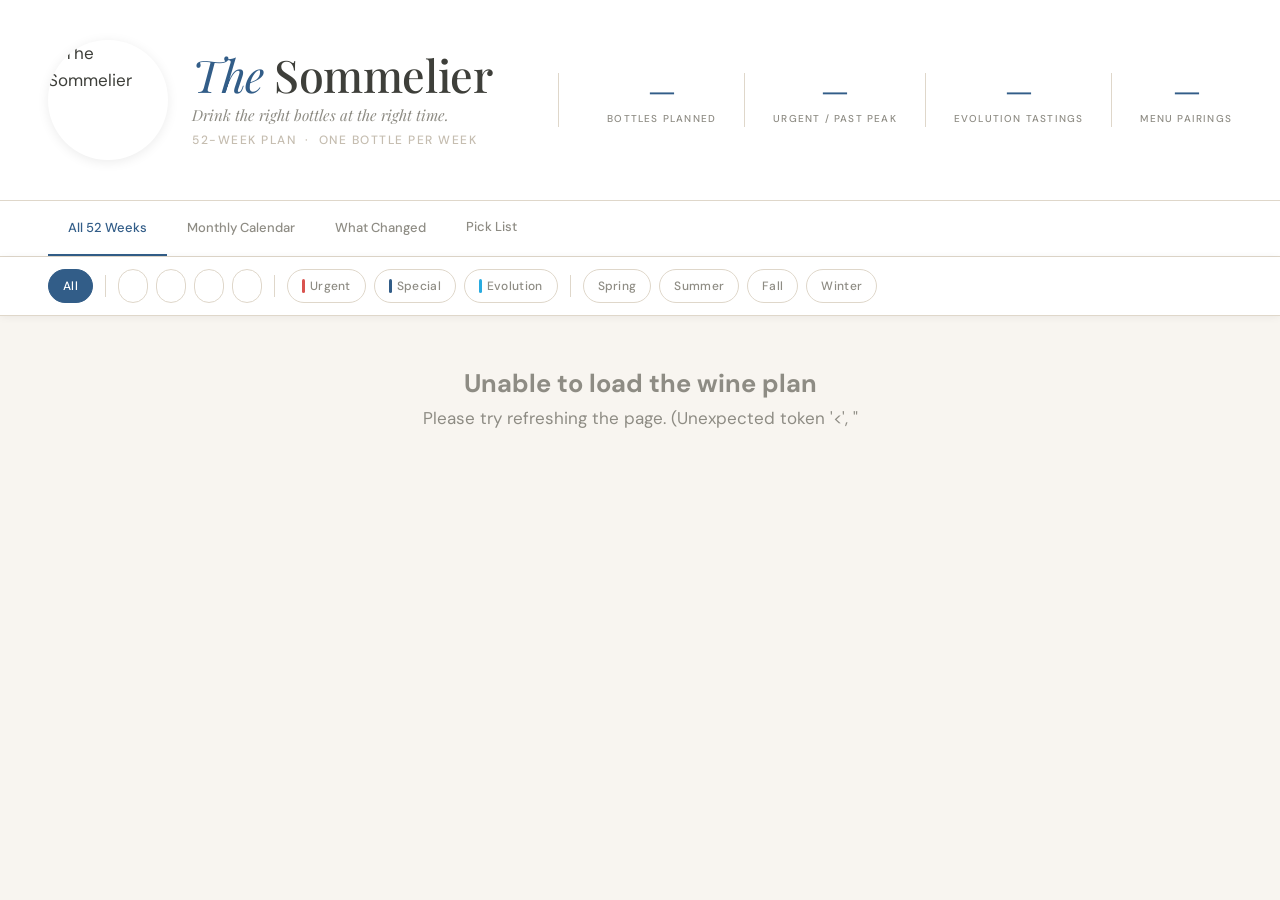
==== commit f6014fdb: "Fix changelog: show 'removed' instead of 'adjusted' for consumed bottles (#23) * Fix changelog showi" ====
--- a/site/index.html
+++ b/site/index.html
@@ -68,6 +68,19 @@
 let pairingSuggestions = [];
 
 const typeColors = { sparkling:'#29abe0', rose:'#e83e8c', white:'#c49b2a', red:'#8b3a3a' };
+
+function occasionIcon(occasion) {
+  if (!occasion) return '';
+  var o = occasion.toLowerCase();
+  if (o.includes('thanksgiving'))  return '🦃';
+  if (o.includes('christmas'))     return '🎄';
+  if (o.includes("new year"))      return '🥂';
+  if (o.includes('valentine'))     return '❤️';
+  if (o.includes('4th of july') || o.includes('july 4')) return '🇺🇸';
+  if (o.includes('anniversary'))   return '💍';
+  if (o.includes('birthday'))      return '🎂';
+  return '◆';
+}
 
 // SVG wine icons — each a distinct glass silhouette
 function wineIcon(badge, size) {
@@ -206,7 +219,7 @@
         const flags = [];
         if (w.urgent)    flags.push('<span class="cal-flag urgent">⚠ Urgent</span>');
         if (w.evolution) flags.push('<span class="cal-flag evolution">◉ Evolution</span>');
-        if (w.occasion)  flags.push('<span class="cal-flag occasion">◆ ' + w.occasion + '</span>');
+        if (w.occasion)  flags.push('<span class="cal-flag occasion">' + occasionIcon(w.occasion) + ' ' + w.occasion + '</span>');
         else if (w.special && !w.evolution) flags.push('<span class="cal-flag special">◆ Special</span>');
         const entry = document.createElement('div');
         entry.className = 'cal-entry';
@@ -287,13 +300,14 @@
 }
 
 function renderChangeCell(changes, type) {
-  var items = changes.filter(function(c) { return c.type === type; });
+  var items = (changes || []).filter(function(c) { return c.type === type; });
   var td = document.createElement('td');
   if (items.length) {
     items.forEach(function(c) {
       var div = document.createElement('div');
       div.className = 'changelog-wine changelog-' + type;
-      div.innerHTML = '<span class="changelog-wine-pill">Wk ' + c.week + '</span>' + escapeHtml(c.description);
+      var pill = c.week != null ? '<span class="changelog-wine-pill">Wk ' + c.week + '</span>' : '';
+      div.innerHTML = pill + escapeHtml(c.description);
       td.appendChild(div);
     });
   } else {
@@ -371,7 +385,7 @@
           if (w.score)  html += '<div class="meta-item">Score <span>' + w.score + '</span></div>';
           html += '</div>';
         }
-        if (w.occasion)  html += '<div class="occasion-tag">' + w.occasion + '</div>';
+        if (w.occasion)  html += '<div class="occasion-tag">' + occasionIcon(w.occasion) + ' ' + w.occasion + '</div>';
         if (w.urgent)    html += '<div class="urgent-flag">Drink now — urgent</div>';
         if (w.evolution) html += '<div class="evolution-flag">Evolution track</div>';
         html += '<div class="note-text">' + w.note + '</div>';
@@ -443,6 +457,11 @@
   document.getElementById('stat-pairings').textContent  = pairingSuggestions.filter(function(s){ return s.pairing; }).length;
   populateLegend();
   renderPlan();
+}).catch(function(err) {
+  document.getElementById('plan').innerHTML =
+    '<div style="padding:48px;text-align:center;color:#8e8c84;">' +
+    '<h2>Unable to load the wine plan</h2>' +
+    '<p>Please try refreshing the page. (' + err.message + ')</p></div>';
 });
 </script>
 </body>
--- a/site/style.css
+++ b/site/style.css
@@ -439,23 +439,18 @@
 
 .occasion-tag {
   margin-top: 10px;
+  display: inline-flex;
+  align-items: center;
+  gap: 4px;
+  padding: 3px 10px;
   font-size: 11px;
   font-weight: 600;
   letter-spacing: 0.5px;
   text-transform: uppercase;
   color: var(--accent);
-  display: flex;
-  align-items: center;
-  gap: 6px;
-}
-
-.occasion-tag::before {
-  content: '';
-  width: 5px;
-  height: 5px;
-  border-radius: 50%;
-  background: var(--accent);
-  flex-shrink: 0;
+  background: var(--accent-light);
+  border: 1px solid #e8c8d0;
+  border-radius: 999px;
 }
 
 .urgent-flag {
